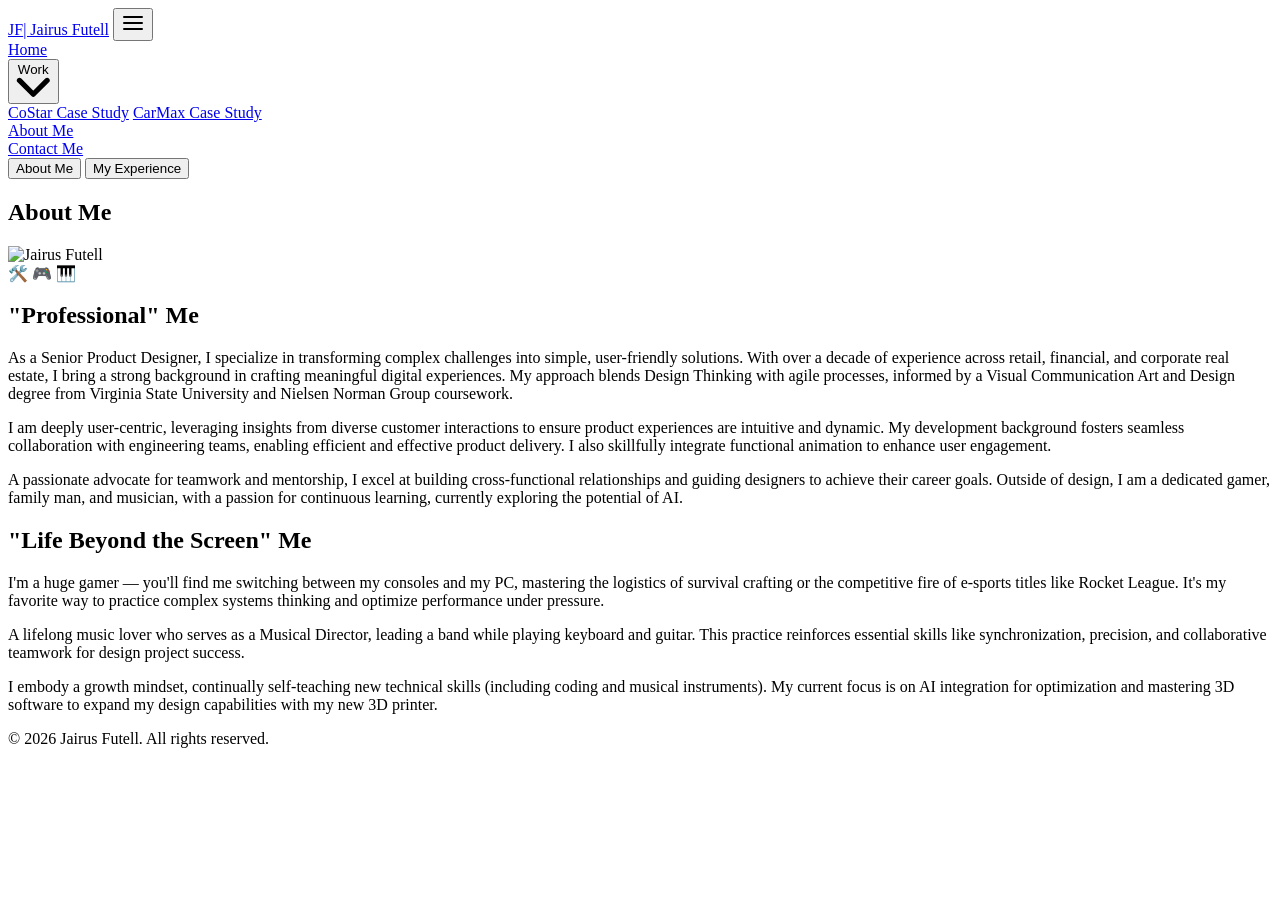
==== about.html @ 11c86c49 "Add files via upload" ====
<!DOCTYPE html>
<html lang="en">
<head>
<meta charset="UTF-8">
<meta name="viewport" content="width=device-width, initial-scale=1.0">
<title>About Me — Jairus Futell</title>
<link rel="preconnect" href="https://fonts.googleapis.com">
<link rel="preconnect" href="https://fonts.gstatic.com" crossorigin>
<link href="https://fonts.googleapis.com/css2?family=Inter:wght@300;400;700&display=swap" rel="stylesheet">
<link rel="stylesheet" href="assets/styles.css">
</head>
<body>

<header class="site-header">
  <a href="index.html" class="logo"><span class="jf">JF</span><span class="name">| Jairus Futell</span></a>
  <button class="nav-toggle-mobile" aria-label="Toggle menu">
    <svg width="24" height="24" viewBox="0 0 24 24" fill="none"><path d="M3 6h18M3 12h18M3 18h18" stroke="currentColor" stroke-width="2" stroke-linecap="round"/></svg>
  </button>
  <nav class="main-nav">
    <div class="nav-item"><a href="index.html" class="nav-link">Home</a></div>
    <div class="nav-item has-dropdown">
      <button class="nav-trigger">Work <svg viewBox="0 0 10 6" fill="none"><path d="M1 1l4 4 4-4" stroke="currentColor" stroke-width="1.5" stroke-linecap="round" stroke-linejoin="round"/></svg></button>
      <div class="dropdown">
        <a href="work-costar.html">CoStar Case Study</a>
        <a href="work-carmax.html">CarMax Case Study</a>
      </div>
    </div>
    <div class="nav-item active"><a href="about.html" class="nav-link">About Me</a></div>
    <div class="nav-item"><a href="contact.html" class="nav-link">Contact Me</a></div>
  </nav>
</header>

<main class="page-container">

  <div class="toggle-wrap">
    <div class="toggle" data-active="0">
      <div class="toggle-highlight"></div>
      <button class="toggle-option active" data-target="about">About Me</button>
      <button class="toggle-option" data-target="experience">My Experience</button>
    </div>
  </div>

  <!-- ABOUT ME PANEL -->
  <section data-panel="about">
    <div class="page-title-block">
      <h1>About Me</h1>
      <div class="rule"></div>
    </div>

    <div class="about-grid">
      <div>
        <div class="about-photo">
          <img src="assets/jairus-pic.png" alt="Jairus Futell">
          <div class="about-icons">
            <span title="Design tools">🛠️</span>
            <span title="Gaming">🎮</span>
            <span title="Music">🎹</span>
          </div>
        </div>
      </div>

      <div class="about-copy">
        <div class="block">
          <h2>"Professional" Me</h2>
          <p>As a Senior Product Designer, I specialize in transforming complex challenges into simple, user-friendly solutions. With over a decade of experience across retail, financial, and corporate real estate, I bring a strong background in crafting meaningful digital experiences. My approach blends Design Thinking with agile processes, informed by a Visual Communication Art and Design degree from Virginia State University and Nielsen Norman Group coursework.</p>
          <p>I am deeply user-centric, leveraging insights from diverse customer interactions to ensure product experiences are intuitive and dynamic. My development background fosters seamless collaboration with engineering teams, enabling efficient and effective product delivery. I also skillfully integrate functional animation to enhance user engagement.</p>
          <p>A passionate advocate for teamwork and mentorship, I excel at building cross-functional relationships and guiding designers to achieve their career goals. Outside of design, I am a dedicated gamer, family man, and musician, with a passion for continuous learning, currently exploring the potential of AI.</p>
        </div>

        <div class="block">
          <h2>"Life Beyond the Screen" Me</h2>
          <p>I'm a huge gamer — you'll find me switching between my consoles and my PC, mastering the logistics of survival crafting or the competitive fire of e-sports titles like Rocket League. It's my favorite way to practice complex systems thinking and optimize performance under pressure.</p>
          <p>A lifelong music lover who serves as a Musical Director, leading a band while playing keyboard and guitar. This practice reinforces essential skills like synchronization, precision, and collaborative teamwork for design project success.</p>
          <p>I embody a growth mindset, continually self-teaching new technical skills (including coding and musical instruments). My current focus is on AI integration for optimization and mastering 3D software to expand my design capabilities with my new 3D printer.</p>
        </div>
      </div>
    </div>
  </section>

  <!-- MY EXPERIENCE PANEL -->
  <section data-panel="experience" style="display:none;">
    <div class="page-title-block">
      <h1>Work Experience</h1>
      <div class="rule"></div>
    </div>

    <div class="job">
      <h2>Sr. Product Designer, CoStar</h2>
      <div class="dates">Nov 2025 – June 2026 (1.5 year)</div>
      <ul>
        <li>Design Lead &amp; Strategic Execution
          <ul><li class="sub">Spearheaded the end-to-end design and launch of the "Report Experience" platform, enabling enterprise-scale bulk property reporting and high-fidelity customization.</li></ul>
        </li>
        <li>Global Product Scaling
          <ul><li class="sub">Partnered with the international team to adapt the product ecosystem for global markets, launching UK Public Record, while maintaining brand consistency across diverse locales and regulatory requirements.</li></ul>
        </li>
        <li>Design Systems &amp; Operational Excellence
          <ul><li class="sub">Assisted comprehensive audits and evolution of the core design library, architecting scalable components.</li></ul>
        </li>
        <li>Mentorship &amp; Team Growth
          <ul><li class="sub">Cultivated a high-performing design culture by mentoring both entry-level and senior designers, providing strategic creative direction and professional development that led to the successful delivery of major product initiatives.</li></ul>
        </li>
        <li>Brand-Product Integration
          <ul><li class="sub">Bridged the gap between brand identity and product UI by engineering custom, interactive HTML/CSS animations, elevating the perceived quality of the user experience and strengthening brand recognition during high-friction loading states.</li></ul>
        </li>
      </ul>
    </div>

    <div class="job">
      <h2>Pr. Product Designer, Capital One</h2>
      <div class="dates">July 2023 – 2024 (1 year)</div>
      <ul>
        <li>Design lead responsible for launching Passkeys, an experience that allows users to access their account using their device's unlock method. This is being done by working closely with product and tech partners.</li>
        <li>Design lead working with platform teams to ensure the customer's data is the most accurate and current.</li>
        <li>Worked with Senior Leadership to create vision and mission statements, along with quarterly OKRs.</li>
        <li>Worked with other lines of business to update existing experiences with updated design system components.</li>
        <li>Created animations to provide guidance for the use of new customer features.</li>
        <li>Mentored entry and senior-level designers.</li>
      </ul>
    </div>

    <div class="job">
      <h2>Product Designer, CarMax</h2>
      <div class="dates">November 2019 – June 2023 (3.5 years)</div>
      <ul>
        <li>Lead designer responsible for launching and maintaining Offer Hub, an in-house product that helps CarMax obtain its inventory, through research, wireframing, and other design methods.</li>
        <li>Design lead responsible for launching the Self Check-In tool, from start to finish, that allowed customers to self-service while in the stores.</li>
        <li>Worked with product manager to communicate research and designs with stakeholders and senior leadership.</li>
        <li>Led the team through priority conversations using design principles as a basis to finalize team goals.</li>
        <li>Mentored entry and mid-level designers.</li>
      </ul>
    </div>

    <div class="job">
      <h2>Sr UX/UI Designer, Capital One</h2>
      <div class="dates">June 2012 – November 2019 (8 years)</div>
      <ul>
        <li>Worked on web page redesigns by working closely with the product owner and development team, which yielded increased customer engagement and more growth for business.</li>
        <li>Creative lead responsible for improving the experience for small business customers to complete tasks servicing their accounts online.</li>
      </ul>
    </div>
  </section>

</main>

<footer class="site-footer">© 2026 Jairus Futell. All rights reserved.</footer>

<script src="assets/script.js"></script>
</body>
</html>
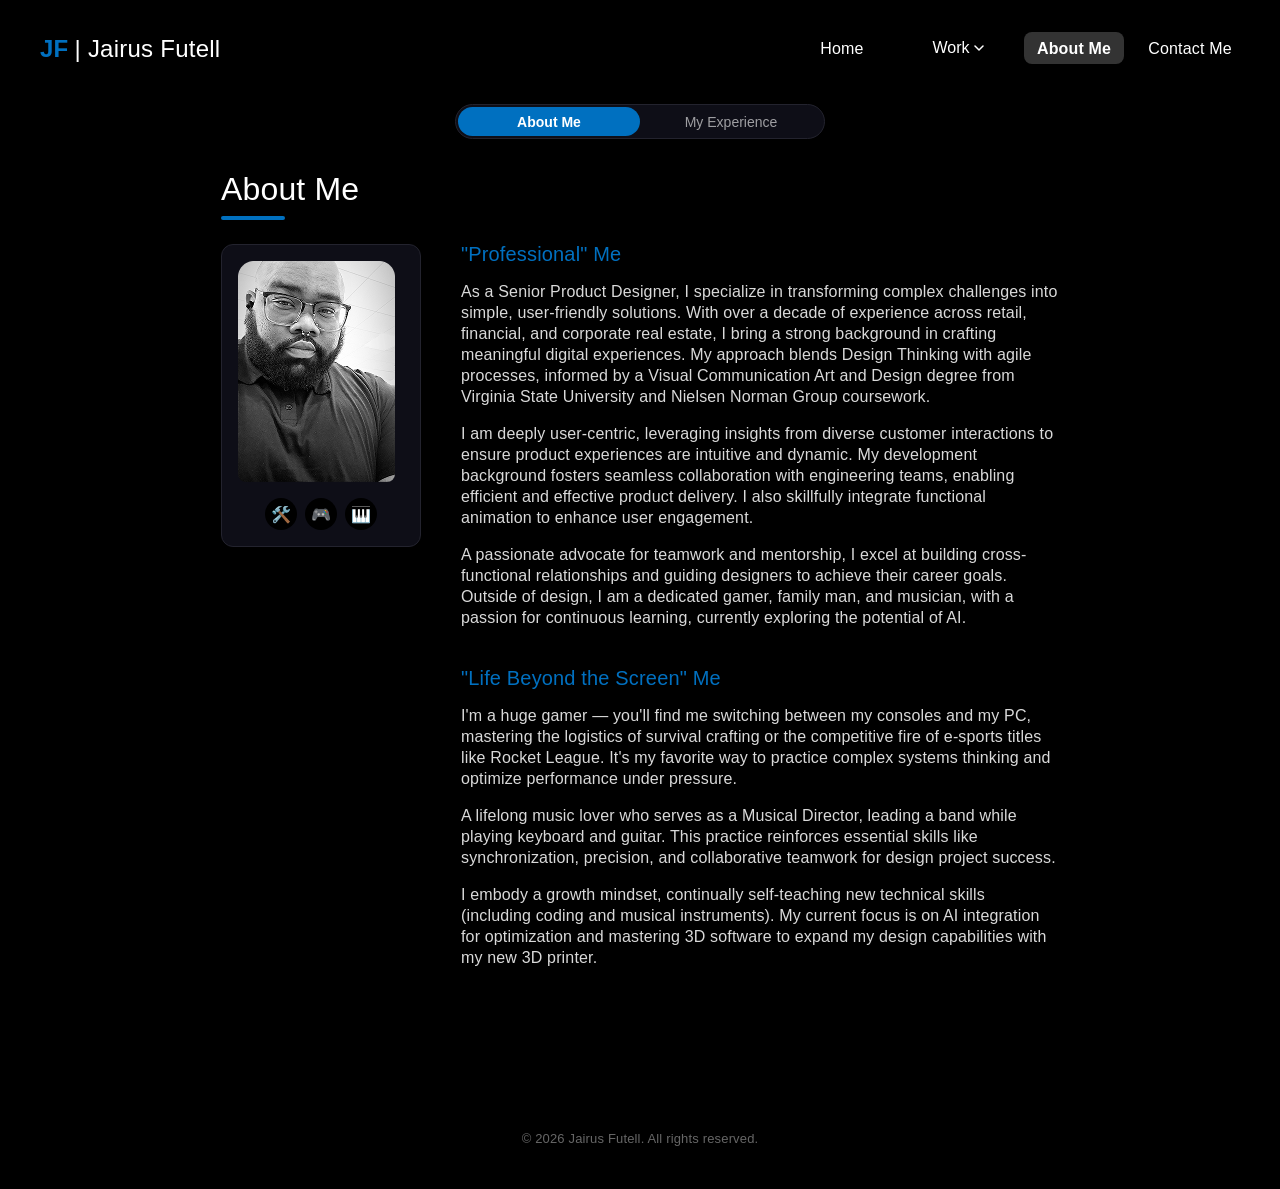
==== commit cf44f021: "Update about.html" ====
--- a/about.html
+++ b/about.html
@@ -50,7 +50,7 @@
     <div class="about-grid">
       <div>
         <div class="about-photo">
-          <img src="assets/jairus-pic.png" alt="Jairus Futell">
+          <img src="assets\jairus-pic.png" alt="Jairus Futell">
           <div class="about-icons">
             <span title="Design tools">🛠️</span>
             <span title="Gaming">🎮</span>
--- a/assets/styles.css
+++ b/assets/styles.css
@@ -0,0 +1,698 @@
+/* ==========================================================================
+   Jairus Futell — Portfolio Design System
+   ========================================================================== */
+
+:root {
+  --black: #000000;
+  --white: #FFFFFF;
+  --blue: #0070C0;
+  --gray: #0E0E17;
+  --gray-border: #23232E;
+  --space-1: 8px;
+  --space-2: 16px;
+  --space-3: 24px;
+  --space-section: 40px;
+}
+
+* { box-sizing: border-box; }
+
+html, body {
+  margin: 0;
+  padding: 0;
+  background: var(--black);
+  color: var(--white);
+  font-family: 'Inter', -apple-system, BlinkMacSystemFont, 'Segoe UI', sans-serif;
+  font-weight: 400;
+  line-height: 21px;
+  letter-spacing: 0.01em;
+  -webkit-font-smoothing: antialiased;
+}
+
+a { color: inherit; text-decoration: none; }
+ul { list-style: none; margin: 0; padding: 0; }
+img { max-width: 100%; display: block; }
+button { font-family: inherit; cursor: pointer; }
+
+.page-container {
+  max-width: 1280px;
+  margin: 0 auto;
+  padding: 0 40px 120px;
+  display: grid; 
+  justify-content: center;
+}
+
+br { display: block;  
+  content: "";
+  margin-top: 8px;
+ }
+
+/* ==========================================================================
+   Header / Navigation
+   ========================================================================== */
+
+.site-header {
+  display: flex;
+  align-items: center;
+  justify-content: space-between;
+  max-width: 1280px;
+  margin: 0 auto;
+  padding: 32px 40px 0;
+}
+
+.logo {
+  font-size: 24px;
+  line-height: 21px;
+  letter-spacing: 0.01em;
+  display: flex;
+  align-items: baseline;
+  gap: 6px;
+}
+
+.logo .jf { font-weight: 700; color: var(--blue); }
+.logo .name { font-weight: 300; color: var(--white); }
+
+.main-nav {
+  display: flex;
+  align-items: center;
+  gap: var(--space-2);
+}
+
+.nav-item {
+  position: relative;
+}
+
+.nav-link, .nav-trigger {
+  display: flex;
+  align-items: center;
+  justify-content: center;
+  gap: 4px;
+  width: 100px;
+  height: 32px;
+  border-radius: 8px;
+  font-size: 16px;
+  font-weight: 400;
+  color: var(--white);
+  background: transparent;
+  border: none;
+  white-space: nowrap;
+  transition: background 0.15s ease;
+}
+
+.nav-link:hover, .nav-trigger:hover {
+  background: rgba(253, 253, 252, 0.1);
+}
+
+.nav-item.active > .nav-link,
+.nav-item.active > .nav-trigger {
+  background: rgba(253, 253, 252, 0.2);
+  font-weight: 700;
+}
+
+.nav-trigger svg {
+  width: 10px;
+  height: 10px;
+  transition: transform 0.15s ease;
+}
+
+.nav-item.open .nav-trigger svg { transform: rotate(180deg); }
+
+.dropdown {
+  position: absolute;
+  top: 40px;
+  left: 50%;
+  transform: translateX(-50%);
+  min-width: 200px;
+  background: var(--gray);
+  border: 1px solid var(--gray-border);
+  border-radius: 8px;
+  padding: 8px;
+  display: none;
+  flex-direction: column;
+  gap: 4px;
+  z-index: 20;
+}
+
+.nav-item.open .dropdown { display: flex; }
+
+.dropdown a {
+  padding: 8px 12px;
+  border-radius: 6px;
+  font-size: 14px;
+  color: var(--white);
+  transition: background 0.15s ease;
+}
+
+.dropdown a:hover {
+  background: var(--blue);
+}
+
+.nav-toggle-mobile {
+  display: none;
+  width: 32px;
+  height: 32px;
+  background: transparent;
+  border: none;
+  color: var(--white);
+}
+
+@media (max-width: 860px) {
+  .main-nav {
+    display: none;
+    position: absolute;
+    top: 80px;
+    right: 40px;
+    background: var(--gray);
+    border: 1px solid var(--gray-border);
+    border-radius: 8px;
+    padding: 12px;
+    flex-direction: column;
+    align-items: flex-start;
+    gap: 4px;
+    z-index: 30;
+  }
+  .main-nav.mobile-open { display: flex; }
+  .nav-toggle-mobile { display: flex; align-items: center; justify-content: center; }
+  .nav-link, .nav-trigger { width: 160px; justify-content: flex-start; padding-left: 12px; }
+  .dropdown { position: static; transform: none; margin-top: 4px; }
+}
+
+/* ==========================================================================
+   Hero
+   ========================================================================== */
+
+.hero {
+  padding: 96px 0 var(--space-section);
+  text-align: center;
+}
+
+.hero h1 {
+  font-size: 32px;
+  font-weight: 300;
+  line-height: 40px;
+  letter-spacing: 0.01em;
+  max-width: 900px;
+  margin: 0 auto;
+}
+
+.hero h1 strong { font-weight: 400; color: var(--white); }
+
+/* ==========================================================================
+   Home — Project Cards
+   ========================================================================== */
+
+.card-grid {
+  display: grid;
+  grid-template-columns: repeat(3, 1fr);
+  gap: var(--space-3);
+}
+
+@media (max-width: 960px) {
+  .card-grid { grid-template-columns: 1fr; }
+}
+
+.project-card {
+  background: var(--gray);
+  border: 1px solid var(--gray-border);
+  border-radius: 12px;
+  padding: 24px;
+  display: flex;
+  flex-direction: column;
+}
+
+.project-card .card-title {
+  font-size: 22px;
+  font-weight: 700;
+  color: var(--blue);
+}
+
+.project-card .card-year {
+  margin-top: 8px;
+  font-size: 14px;
+  color: rgba(255,255,255,0.6);
+}
+
+.project-card .card-role {
+  margin-top: 16px;
+  font-size: 16px;
+  font-weight: 700;
+}
+
+.project-card .card-copy {
+  margin-top: 16px;
+  height: 124px;
+  font-size: 14px;
+  color: rgba(255,255,255,0.85);
+  overflow: hidden;
+}
+
+.project-card .card-btn {
+  margin-top: 16px;
+  width: 287px;
+  max-width: 100%;
+  height: 56px;
+  border-radius: 8px;
+  border: 1px solid var(--white);
+  background: transparent;
+  color: var(--white);
+  font-size: 16px;
+  font-weight: 400;
+  text-align: center;
+  display: flex;
+  align-items: center;
+  justify-content: center;
+  transition: background 0.15s ease, color 0.15s ease;
+}
+
+.project-card .card-btn:hover {
+  background: var(--blue);
+  border-color: var(--blue);
+}
+
+.project-card .card-btn[disabled] {
+  color: rgba(255,255,255,0.35);
+  border-color: rgba(255,255,255,0.2);
+  cursor: not-allowed;
+  background: transparent;
+}
+
+/* ==========================================================================
+   Case Study Pages
+   ========================================================================== */
+
+.case-hero {
+  display: grid;
+  grid-template-columns: 1fr 1fr;
+  gap: var(--space-3);
+  align-items: center;
+  width: 100%;
+  max-width: 835px;
+  padding: 40px 0 var(--space-section);
+  align-items: center;
+  margin: auto 0;
+}
+
+@media (max-width: 860px) {
+  .case-hero { grid-template-columns: 1fr; }
+}
+
+.case-hero .timeframe {
+  text-align: right;
+  font-size: 14px;
+  color: rgba(255,255,255,0.6);
+  margin-bottom: 16px;
+}
+
+.case-hero h1 {
+  font-size: 40px;
+  font-weight: 300;
+  line-height: 1.2;
+  margin: 0 0 24px;
+}
+
+.case-hero .meta-row {
+  display: flex;
+  gap: 40px;
+  margin-top: 24px;
+}
+
+.case-hero .meta-label {
+  font-size: 14px;
+  color: var(--blue);
+  margin-bottom: 8px;
+}
+
+.case-hero .meta-value {
+  font-size: 15px;
+}
+
+.case-section {
+  padding-top: var(--space-section);
+  justify-content: center;
+  margin: auto 0;
+  width: 100%;
+  max-width: 725px;
+
+}
+
+.case-section h2 {
+  font-size: 24px;
+  font-weight: 300;
+  width: 100%;
+  max-width: 725px;
+  margin: 0 0 8px;
+  line-height: 1.2;
+}
+
+.case-section .rule {
+  height: 1px;
+  background: var(--blue);
+  border-radius: 2px;
+  margin-top: 8px;
+  margin-bottom: 16px;
+}
+
+.case-section .content {
+  display: flex;
+  flex-direction: column;
+  gap: 24px;
+  font-size: 16px;
+  width: 100%;
+  max-width: 725px;
+  color: rgba(255,255,255,0.85);
+}
+
+
+.case-section .content p { margin: 0; max-width: 725px; width: 100%; }
+
+
+.case-section .content img,
+.case-section .content .img-row img {
+  border-radius: 8px;
+}
+
+.img-row-column {
+  display: flex;
+  flex-direction: row;
+  gap: 24px;
+  margin-top: 40px;
+}
+
+.img-row-column img {
+  width: 100%;
+  max-width: 254px;
+  object-fit: cover;
+  object-position: center;
+}
+
+.img-row-column p {
+  align-content: center;
+  max-width: 375px;
+  width: 100%;
+}
+
+.img-row {
+  display: flex;
+  gap: 24px;
+  max-width: 500px;
+  align-items: center;
+  justify-content: center;
+}
+
+.img-row img { flex: 1 1 260px; width: 100%; }
+
+.rb {width: 100%; max-width: 416px; }
+
+
+.stat-row {
+  display: flex;
+  gap: 80px;
+  width: 350px;
+}
+
+.stat {
+  min-width: 140px;
+  display: grid;
+  grid-auto-flow: column;
+  align-items: center;
+  margin-bottom: 24px;
+}
+
+.stat .num {
+  font-size: 24px;
+  font-weight:300;
+  color: var(--white);
+  background: var(--gray);
+  width: 64px;
+  height: 64px;
+  border-radius: 50%;
+  display: grid;
+  justify-content: center;
+  grid-auto-flow: row;
+  align-content: center;
+  margin-right: 16px;
+}
+
+
+.stat .label {
+  font-size: 14px;
+  font-weight: 700;
+  color: rgba(255,255,255,0.7);
+  margin-top: 8px;
+  width: 250px;
+}
+
+.thanks {
+  text-align: center;
+  padding: var(--space-section) 0 0;
+}
+
+.thanks h2 { font-size: 28px; font-weight: 300; }
+.thanks p { color: rgba(255,255,255,0.6); }
+
+/* ==========================================================================
+   About Me Page
+   ========================================================================== */
+
+.toggle-wrap {
+  display: flex;
+  justify-content: center;
+  padding: 40px 0;
+}
+
+.toggle {
+  position: relative;
+  width: 370px;
+  height: 35px;
+  background: var(--gray);
+  border: 1px solid var(--gray-border);
+  border-radius: 64px;
+  display: flex;
+  padding: 2px;
+}
+
+.toggle-option {
+  flex: 1;
+  border: none;
+  background: transparent;
+  color: rgba(255,255,255,0.6);
+  font-size: 14px;
+  font-weight: 400;
+  border-radius: 64px;
+  z-index: 2;
+  transition: color 0.2s ease;
+}
+
+.toggle-option.active {
+  color: var(--white);
+  font-weight: 700;
+}
+
+.toggle-highlight {
+  position: absolute;
+  top: 2px;
+  left: 2px;
+  width: calc(50% - 2px);
+  height: calc(100% - 4px);
+  background: var(--blue);
+  border-radius: 64px;
+  transition: transform 0.25s ease;
+  z-index: 1;
+}
+
+.toggle[data-active="1"] .toggle-highlight {
+  transform: translateX(calc(100% + 0px));
+}
+
+.page-title-block {
+  margin-bottom: var(--space-section);
+  width: 100%;
+  max-width: 838px;
+  margin: 0 auto;
+  padding-bottom: 24px;
+}
+
+.page-title-block h1 {
+  font-size: 32px;
+  font-weight: 300;
+  margin: 0 0 16px;
+}
+
+.page-title-block .rule {
+  width: 64px;
+  height: 4px;
+  background: var(--blue);
+  border-radius: 2px;
+ 
+}
+
+.about-grid {
+  display: grid;
+  grid-template-columns: 200px 1fr;
+  gap: 40px;
+  width: 838px;
+  margin: 0 auto;
+
+}
+
+@media (max-width: 760px) {
+  .about-grid { grid-template-columns: 1fr; }
+}
+
+.about-photo {
+  background: var(--gray);
+  border: 1px solid var(--gray-border);
+  border-radius: 12px;
+  padding: 16px;
+
+}
+
+.about-photo img {
+  border-radius: 8px;
+  filter: grayscale(1);
+  justify-content: center;
+}
+
+.about-icons {
+  display: flex;
+  gap: 8px;
+  margin-top: 16px;
+  justify-content: center;
+}
+
+.about-icons span {
+  width: 32px;
+  height: 32px;
+  border-radius: 50%;
+  background: #000000;
+  display: flex;
+  align-items: center;
+  justify-content: center;
+  font-size: 16px;
+}
+
+.about-copy h2 {
+  font-size: 20px;
+  font-weight: 300;
+  color: var(--blue);
+  margin: 0 0 16px;
+}
+
+.about-copy .block + .block { margin-top: var(--space-section); }
+
+.about-copy p { margin: 0 0 16px; color: rgba(255,255,255,0.85); font-size: 16px; }
+.about-copy p:last-child { margin-bottom: 0; }
+
+/* ==========================================================================
+   Work Experience (timeline within About)
+   ========================================================================== */
+
+.job {
+  margin-bottom: var(--space-section);
+  width: 838px;
+  justify-content: center;
+  margin: auto;
+  padding-bottom: 40px;
+}
+
+.job h2 {
+  font-size: 22px;
+  font-weight: 400;
+  margin: 0 0 8px;
+}
+
+.job .dates {
+  color: var(--blue);
+  font-weight: 700;
+  font-size: 14px;
+  margin-bottom: 16px;
+}
+
+.job ul {
+  display: flex;
+  flex-direction: column;
+  gap: 8px;
+}
+
+.job li {
+  font-size: 15px;
+  color: rgba(255,255,255,0.85);
+  padding-left: 16px;
+  position: relative;
+}
+
+.job li::before {
+  content: "";
+  position: absolute;
+  left: 0;
+  top: 9px;
+  width: 5px;
+  height: 5px;
+  border-radius: 50%;
+  background: var(--blue);
+}
+
+.job li.sub {
+  padding-left: 32px;
+  font-size: 14px;
+  color: rgba(255,255,255,0.7);
+}
+.job li.sub::before { left: 16px; width: 4px; height: 4px; }
+
+/* ==========================================================================
+   Contact Page
+   ========================================================================== */
+
+.contact-wrap {
+  max-width: 725px;
+  margin: 0 auto;
+  padding: 40px 0;
+}
+
+.contact-wrap h1 {
+  font-size: 32px;
+  font-weight: 300;
+}
+
+.contact-wrap .rule {
+  width: 64px;
+  height: 4px;
+  background: var(--blue);
+  border-radius: 2px;
+}
+
+.contact-wrap p {
+  color: rgba(255,255,255,0.75);
+  margin-bottom: var(--space-section);
+}
+
+.contact-methods {
+  display: flex;
+  flex-direction: column;
+  gap: 16px;
+  align-items: center;
+}
+
+.contact-method {
+  width: 100%;
+  max-width: 400px;
+  padding: 16px 24px;
+  background: var(--gray);
+  border: 1px solid var(--gray-border);
+  border-radius: 8px;
+  display: flex;
+  align-items: center;
+  justify-content: center;
+  transition: border-color 0.15s ease;
+}
+
+.contact-method:hover { border-color: var(--blue); }
+
+.contact-method .label { color: rgba(255,255,255,0.6); font-size: 14px; }
+.contact-method .value { font-weight: 700; }
+
+footer.site-footer {
+  text-align: center;
+  padding: 40px;
+  color: rgba(255,255,255,0.4);
+  font-size: 13px;
+}
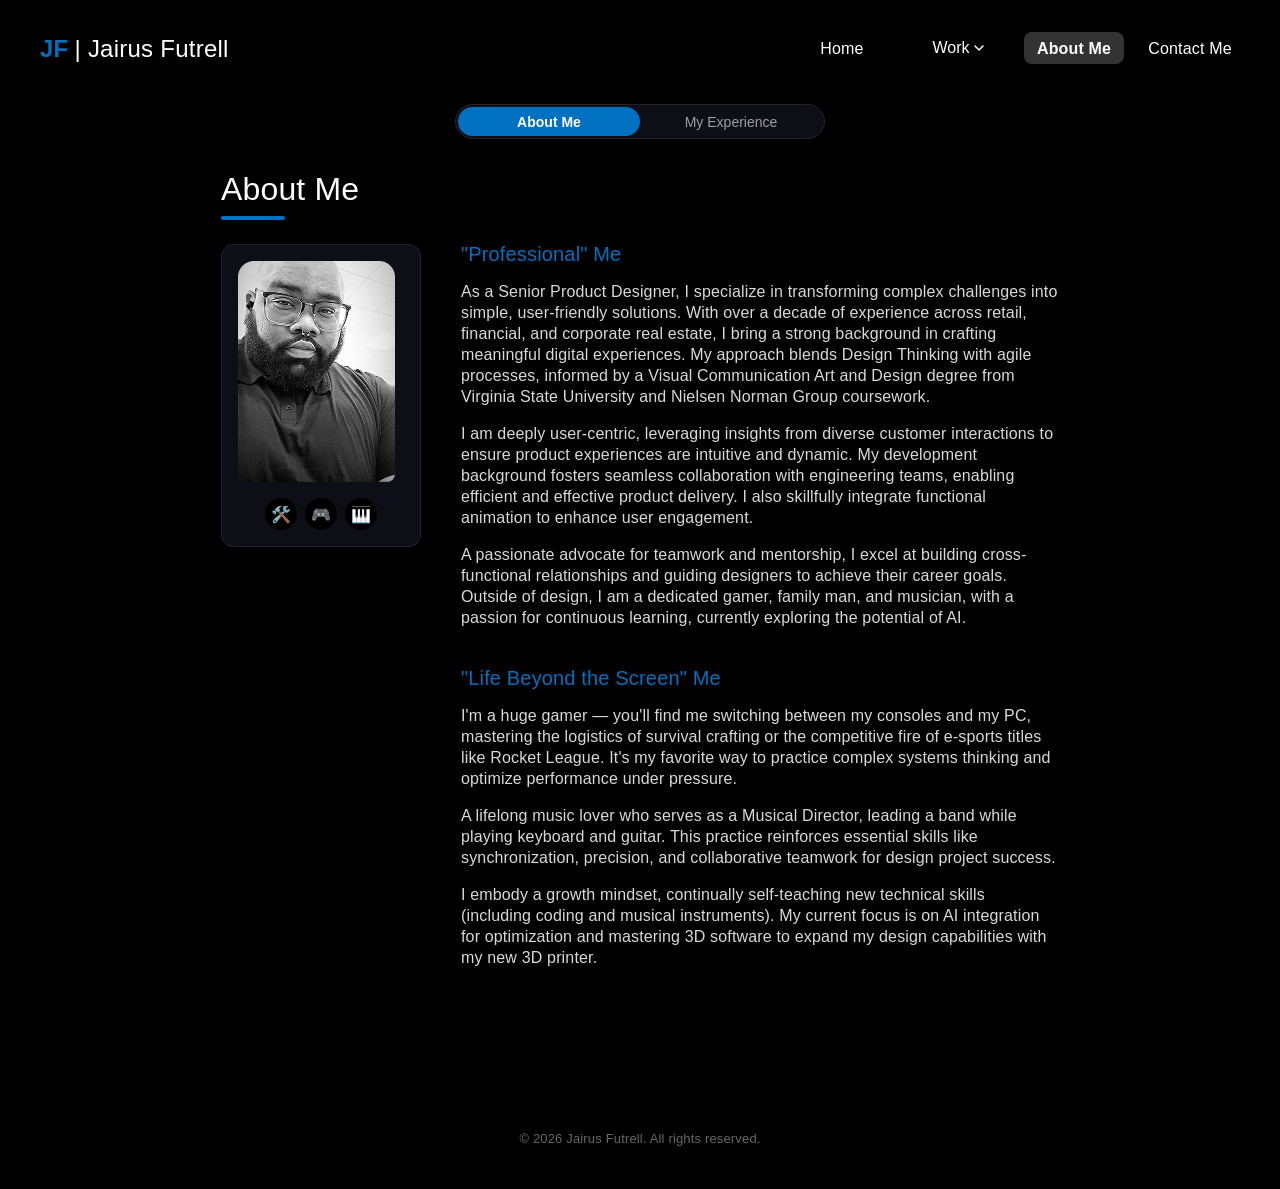
==== commit 99faa24c: "updated name error" ====
--- a/about.html
+++ b/about.html
@@ -12,7 +12,7 @@
 <body>
 
 <header class="site-header">
-  <a href="index.html" class="logo"><span class="jf">JF</span><span class="name">| Jairus Futell</span></a>
+  <a href="index.html" class="logo"><span class="jf">JF</span><span class="name">| Jairus Futrell</span></a>
   <button class="nav-toggle-mobile" aria-label="Toggle menu">
     <svg width="24" height="24" viewBox="0 0 24 24" fill="none"><path d="M3 6h18M3 12h18M3 18h18" stroke="currentColor" stroke-width="2" stroke-linecap="round"/></svg>
   </button>
@@ -50,7 +50,7 @@
     <div class="about-grid">
       <div>
         <div class="about-photo">
-          <img src="assets\jairus-pic.png" alt="Jairus Futell">
+          <img src="assets\jairus-pic.png" alt="Jairus Futrell">
           <div class="about-icons">
             <span title="Design tools">🛠️</span>
             <span title="Gaming">🎮</span>
@@ -143,7 +143,7 @@
 
 </main>
 
-<footer class="site-footer">© 2026 Jairus Futell. All rights reserved.</footer>
+<footer class="site-footer">© 2026 Jairus Futrell. All rights reserved.</footer>
 
 <script src="assets/script.js"></script>
 </body>
